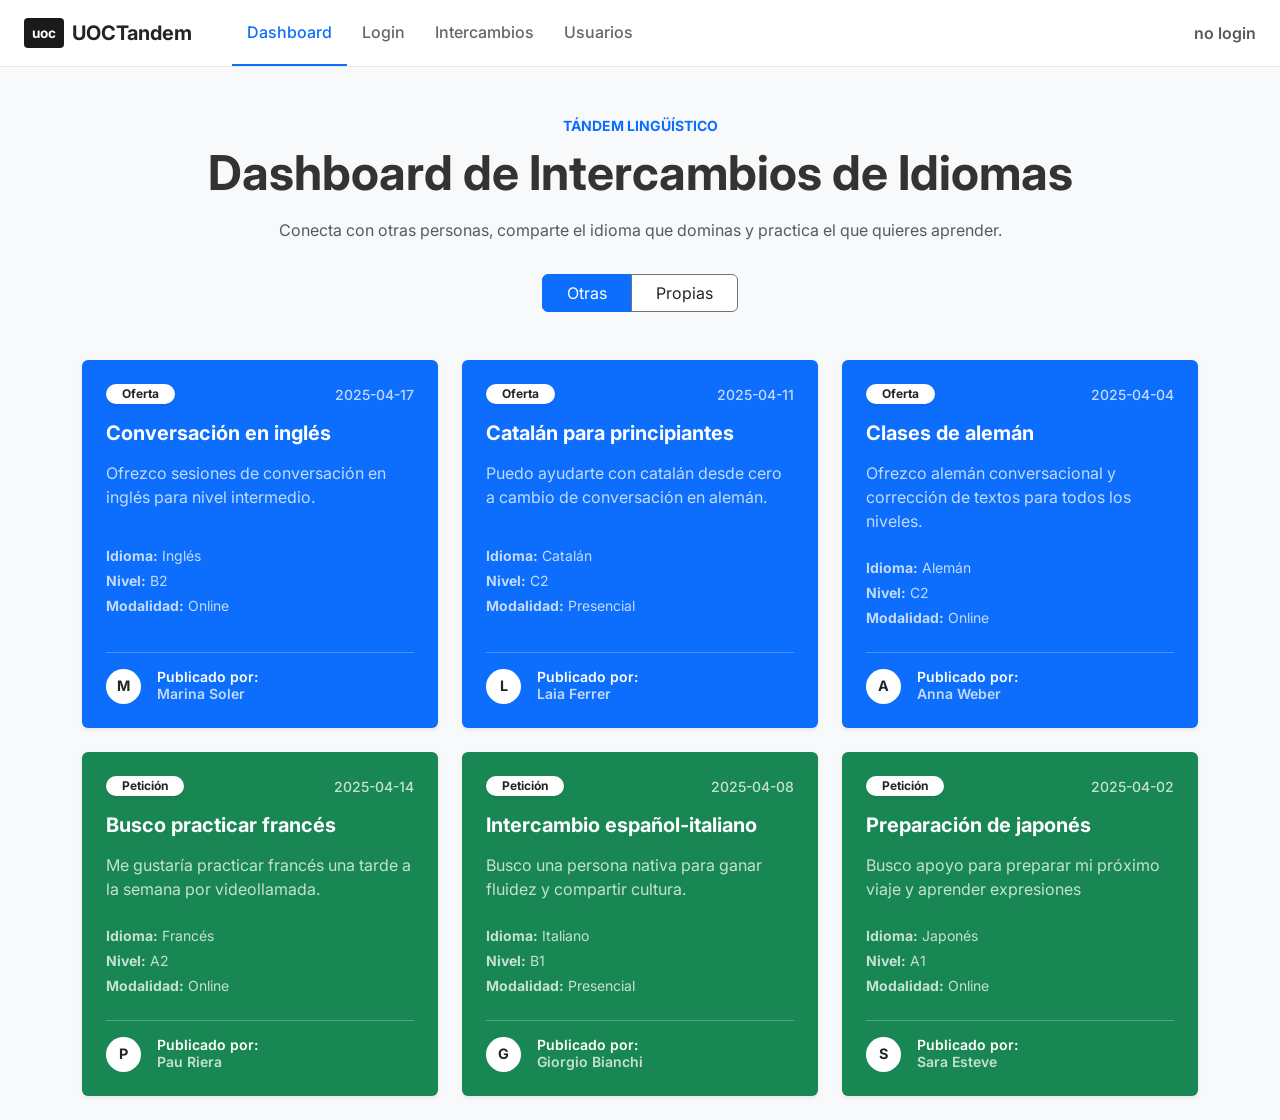
==== index.html @ 55f00fb3 "Add files via upload" ====
<!-- 
  USO DE IA GENERATIVA
  IA utilizada: Gemini
  Prompt 1: "Estructurame el documento HTML5 con los metadatos esenciales, enlace a Bootstrap 5 y hoja de estilos personalizada."
  Prompt 2: "Diséñame la barra de navegación responsive expandida con container-fluid, logotipo y enlaces de rutas."
  Prompt 3: "Constrúyeme la sección principal del dashboard con cabecera centrada, títulos tipográficos y botones de filtrado."
  Prompt 4: "Defíneme la rejilla flexible con el contenedor de tarjetas y la vinculación del script modular de JavaScript."
-->

<!DOCTYPE html>
<html lang="es">

<head>
    <meta charset="UTF-8">
    <meta name="viewport" content="width=device-width, initial-scale=1.0">
    <title>Dashboard - UOCTandem</title>

    <link href="https://cdn.jsdelivr.net/npm/bootstrap@5.3.3/dist/css/bootstrap.min.css" rel="stylesheet">

    <link href="css/estilos.css" rel="stylesheet">
</head>

<body class="animacion-aparicion">


    <nav class="navbar navbar-expand-lg mb-5">
        <div class="container-fluid px-4">
            <a class="navbar-brand d-flex align-items-center" href="index.html">
                <span class="logo-box">uoc</span>
                <span class="fw-bold fs-5 text-dark">UOCTandem</span>
            </a>

            <button class="navbar-toggler" type="button" data-bs-toggle="collapse" data-bs-toggle="collapse"
                data-bs-target="#navbarNav">
                <span class="navbar-toggler-icon"></span>
            </button>

            <div class="collapse navbar-collapse" id="navbarNav">
                <ul class="navbar-nav ms-4 me-auto">

                    <li class="nav-item"><a class="nav-link active" href="index.html">Dashboard</a></li>
                    <li class="nav-item"><a class="nav-link" href="login.html">Login</a></li>
                    <li class="nav-item"><a class="nav-link" href="intercambios.html">Intercambios</a></li>
                    <li class="nav-item"><a class="nav-link" href="usuarios.html">Usuarios</a></li>
                </ul>

                <span class="navbar-text fw-semibold" id="usuarioNav">
                    no login
                </span>
            </div>
        </div>
    </nav>


    <main class="container">


        <div class="text-center mb-5">
            <p class="text-primary fw-bold mb-2 small text-uppercase tracking-wide">Tándem Lingüístico
            </p>
            <h1 class="fw-bold display-5 mb-3">Dashboard de Intercambios de Idiomas</h1>
            <p class="text-muted">Conecta con otras personas, comparte el idioma que dominas y practica el que quieres
                aprender.</p>

            <div class="btn-group mt-3" role="group">
                <button type="button" class="btn btn-primary px-4">Otras</button>
                <button type="button" class="btn btn-outline-secondary bg-white text-dark px-4">Propias</button>
            </div>
        </div>

        <div class="row" id="contenedorTarjetas">

        </div>

    </main>


    <script type="module" src="js/dashboard.js"></script>
</body>

</html>
---- css/estilos.css ----
/* Importación de Webfont obligatoria */
@import url('https://fonts.googleapis.com/css2?family=Inter:wght@400;500;600;700&display=swap');

body {
    font-family: 'Inter', sans-serif;
    background-color: #f8f9fa;
    /* Fondo claro del mockup */
    color: #333;
}

/* Colores exigidos y adaptados al Mockup */
.oferta {
    background-color: #0d6efd !important;
    /* Azul Bootstrap para ofertas */
    color: white;
}

.peticion {
    background-color: #198754 !important;
    /* Verde Bootstrap para peticiones */
    color: white;
}

/* Estilos de la Navbar según el diseño de Figma */
.navbar {
    background-color: #ffffff;
    border-bottom: 1px solid #eaeaea;
    padding: 0;
}

.navbar-brand .logo-box {
    background-color: #1a1a1a;
    color: #fff;
    padding: 5px 8px;
    border-radius: 4px;
    font-size: 0.85rem;
    font-weight: 700;
    margin-right: 8px;
}

.nav-link {
    color: #666;
    font-weight: 500;
    padding: 20px 15px !important;
}

.nav-link.active {
    color: #0d6efd !important;
    border-bottom: 2px solid #0d6efd;
    /* Subrayado azul de página activa */
}

/* Animaciones obligatorias (Persona 1) */
.animacion-aparicion {
    animation: fadeIn 0.6s ease-out;
}

@keyframes fadeIn {
    from {
        opacity: 0;
        transform: translateY(15px);
    }

    to {
        opacity: 1;
        transform: translateY(0);
    }
}

.tarjeta-hover {
    transition: transform 0.2s ease, box-shadow 0.2s ease;
}

.tarjeta-hover:hover {
    transform: translateY(-5px);
    box-shadow: 0 12px 24px rgba(0, 0, 0, 0.1);
}
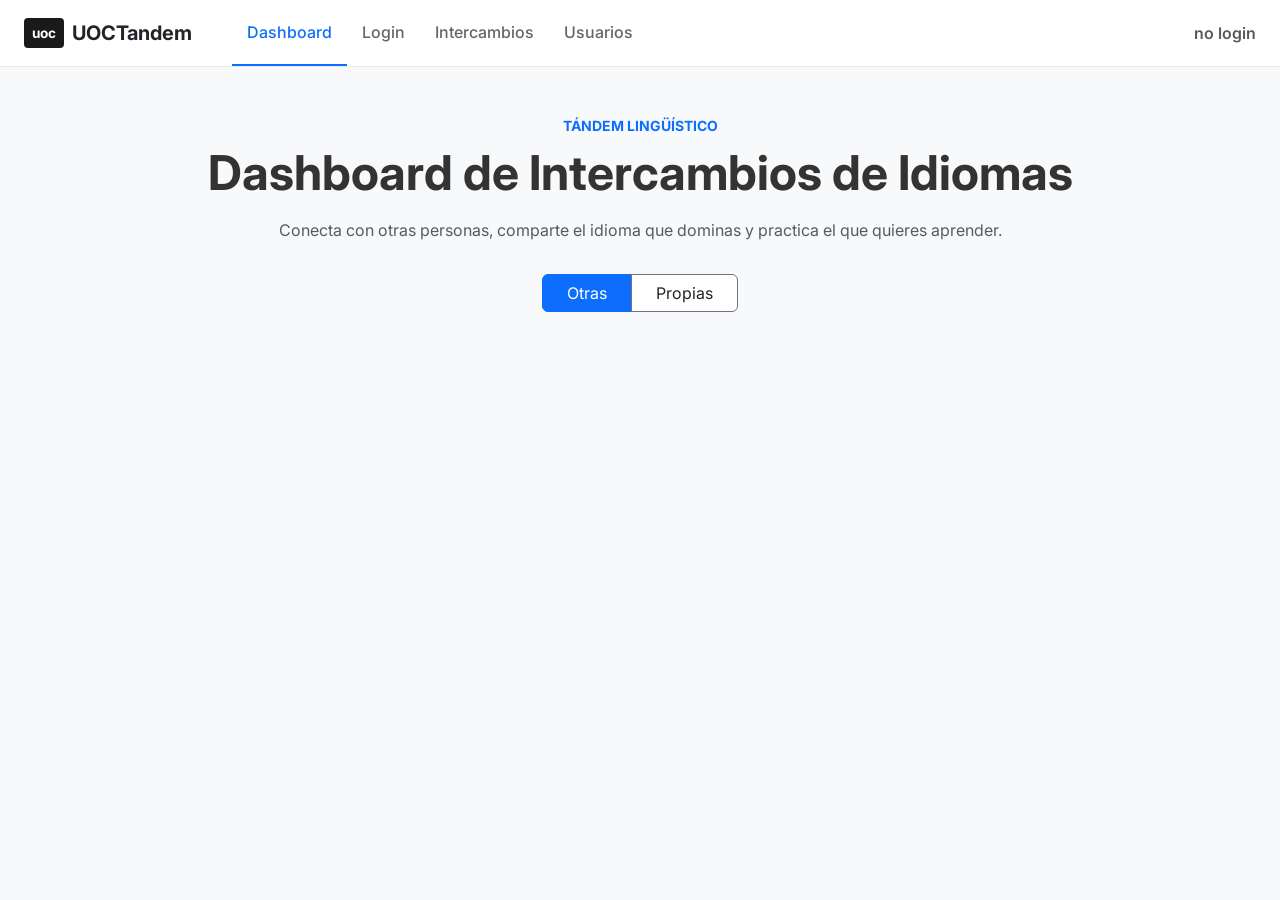
==== commit 452890c9: "Estructura base incial de modulos y conexion con almacenaje.js" ====
--- a/index.html
+++ b/index.html
@@ -75,7 +75,7 @@
     </main>
 
 
-    <script type="module" src="js/dashboard.js"></script>
+    <script type="module" src="js/int_1_dashboard.js"></script>
 </body>
 
 </html>
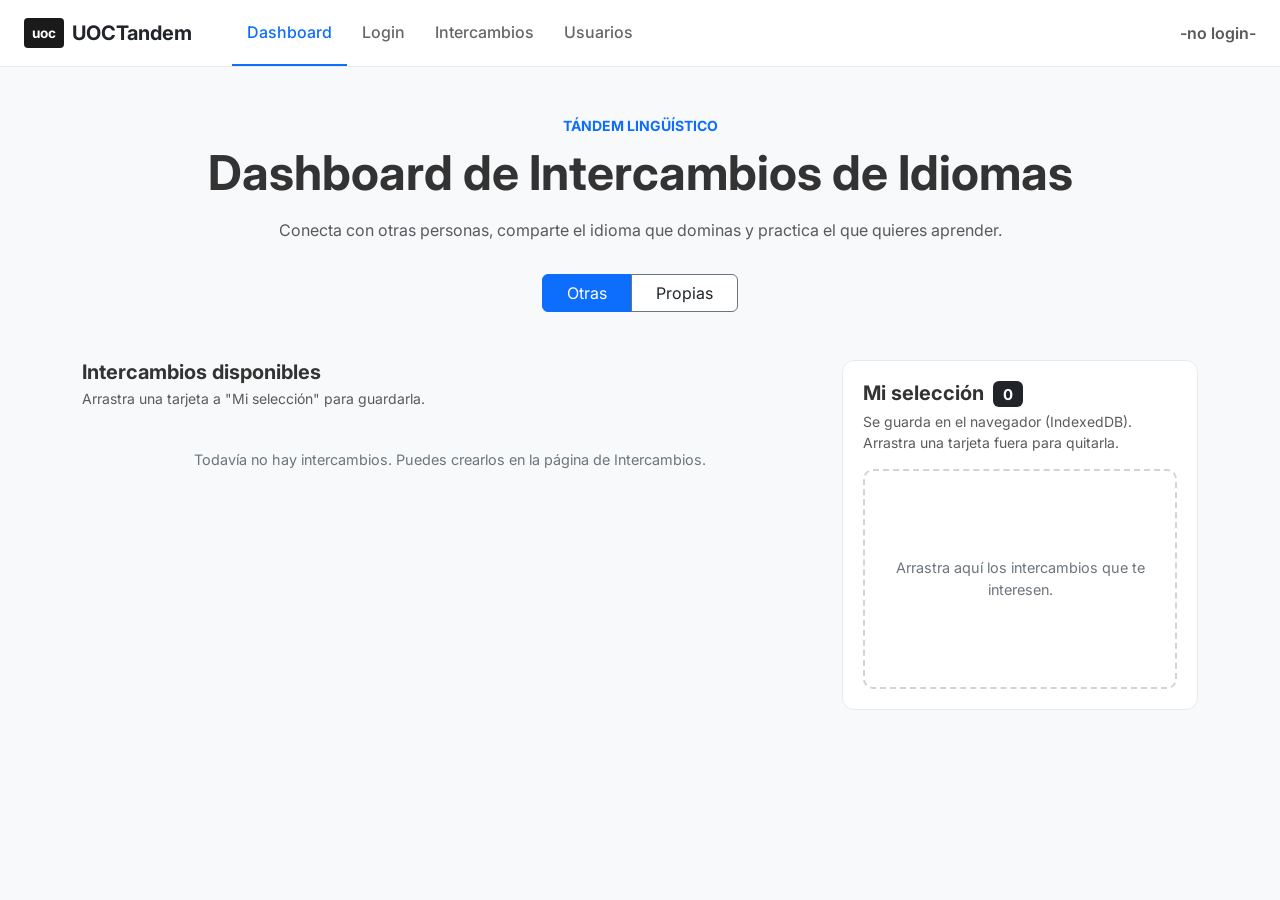
==== commit 13bb7560: "Dashboard: zona de selección y Drag & Drop con IndexedDB" ====
--- a/index.html
+++ b/index.html
@@ -18,6 +18,8 @@
     <link href="https://cdn.jsdelivr.net/npm/bootstrap@5.3.3/dist/css/bootstrap.min.css" rel="stylesheet">
 
     <link href="css/estilos.css" rel="stylesheet">
+    <!-- Estilos propios del Drag & Drop del dashboard (Persona 5) -->
+    <link href="css/dashboard.css" rel="stylesheet">
 </head>
 
 <body class="animacion-aparicion">
@@ -62,13 +64,32 @@
             <p class="text-muted">Conecta con otras personas, comparte el idioma que dominas y practica el que quieres
                 aprender.</p>
 
-            <div class="btn-group mt-3" role="group">
-                <button type="button" class="btn btn-primary px-4">Otras</button>
-                <button type="button" class="btn btn-outline-secondary bg-white text-dark px-4">Propias</button>
+            <div class="btn-group mt-3" role="group" aria-label="Filtrar intercambios">
+                <button type="button" class="btn btn-primary px-4" id="btnOtras">Otras</button>
+                <button type="button" class="btn btn-outline-secondary bg-white text-dark px-4" id="btnPropias">Propias</button>
             </div>
         </div>
 
-        <div class="row" id="contenedorTarjetas">
+        <!-- Avisos flotantes en la esquina (los rellena int_1_dashboard.js). Flotan para no mover las tarjetas mientras se arrastran -->
+        <div id="mensajeDashboard" class="aviso-flotante" role="status" aria-live="polite"></div>
+
+        <div class="row g-4 pb-5">
+
+            <!-- ===== 01 · TARJETAS DISPONIBLES (zona de arrastre y también de soltado para deseleccionar) ===== -->
+            <section class="col-lg-8">
+                <h2 class="h5 fw-bold mb-1">Intercambios disponibles</h2>
+                <p class="small text-muted mb-3">Arrastra una tarjeta a "Mi selección" para guardarla.</p>
+                <div class="row g-3 zona-soltar" id="contenedorTarjetas" data-zona="disponibles"></div>
+            </section>
+
+            <!-- ===== 02 · ZONA DE SELECCIÓN (Persona 5) ===== -->
+            <section class="col-lg-4">
+                <div class="seleccion-panel">
+                    <h2 class="h5 fw-bold mb-1">Mi selección <span class="badge text-bg-dark ms-1" id="contadorSeleccion">0</span></h2>
+                    <p class="small text-muted mb-3">Se guarda en el navegador (IndexedDB). Arrastra una tarjeta fuera para quitarla.</p>
+                    <div class="zona-soltar zona-seleccion" id="contenedorSeleccion" data-zona="seleccion"></div>
+                </div>
+            </section>
 
         </div>
 
--- a/css/dashboard.css
+++ b/css/dashboard.css
@@ -0,0 +1,128 @@
+/* Estilos del Drag & Drop del dashboard (Persona 5).
+   Van en un archivo propio para no tocar estilos.css, que es común a todo el grupo. */
+
+/* Panel de "Mi selección": se queda fijo al hacer scroll en pantallas grandes */
+.seleccion-panel {
+    background-color: #ffffff;
+    border: 1px solid #eaeaea;
+    border-radius: 12px;
+    padding: 20px;
+}
+
+@media (min-width: 992px) {
+    .seleccion-panel {
+        position: sticky;
+        top: 20px;
+    }
+}
+
+/* Zona de tarjetas disponibles: altura mínima para que siempre haya sitio donde soltar */
+#contenedorTarjetas {
+    margin-top: 0; /* Bootstrap sube la rejilla .g-3 16px; así no tapa el texto de encima */
+    min-height: 320px;
+    align-content: flex-start;
+    border-radius: 10px;
+    transition: background-color 0.2s ease;
+}
+
+/* Mientras se arrastra una tarjeta desde "Mi selección", se marca la zona de la izquierda */
+body[data-arrastre="seleccion"] #contenedorTarjetas {
+    outline: 2px dashed #6c757d;
+    outline-offset: 4px;
+    background-color: rgba(108, 117, 125, 0.08);
+}
+
+body[data-arrastre="seleccion"] #contenedorTarjetas::before {
+    content: "Suelta aquí para quitarla de tu selección";
+    flex: 0 0 100%;
+    text-align: center;
+    font-weight: 600;
+    color: #495057;
+    padding: 12px 0 4px;
+}
+
+/* Mientras se arrastra una tarjeta disponible, se marca la zona de selección */
+body[data-arrastre="disponibles"] .zona-seleccion {
+    border-color: #0d6efd;
+    background-color: rgba(13, 110, 253, 0.04);
+}
+
+/* Evita seleccionar texto sin querer al arrastrar */
+[draggable="true"],
+.seleccion-panel {
+    user-select: none;
+}
+
+/* Zona donde se sueltan las tarjetas seleccionadas */
+.zona-seleccion {
+    min-height: 220px;
+    border: 2px dashed #ced4da;
+    border-radius: 10px;
+    padding: 12px;
+    display: flex;
+    flex-direction: column;
+    gap: 12px;
+}
+
+/* Texto de ayuda cuando una zona está vacía */
+.zona-vacia {
+    color: #6c757d;
+    font-size: 0.9rem;
+    text-align: center;
+    margin: auto;
+    padding: 24px 8px;
+}
+
+/* Las tarjetas se pueden coger: cursor de "mano" */
+[draggable="true"] {
+    cursor: grab;
+}
+
+/* Tarjeta mientras se está arrastrando */
+.arrastrando {
+    opacity: 0.4;
+}
+
+/* Zona resaltada cuando pasa una tarjeta por encima */
+.zona-activa {
+    outline: 2px dashed #0d6efd;
+    outline-offset: 4px;
+    border-radius: 10px;
+    background-color: rgba(13, 110, 253, 0.06);
+}
+
+.zona-seleccion.zona-activa {
+    border-color: #0d6efd;
+    outline: none;
+}
+
+/* Avisos en la esquina inferior derecha: no empujan el contenido */
+.aviso-flotante {
+    position: fixed;
+    right: 20px;
+    bottom: 20px;
+    z-index: 1050;
+    max-width: 340px;
+}
+
+.aviso-flotante .alert {
+    margin: 0;
+    box-shadow: 0 6px 18px rgba(0, 0, 0, 0.12);
+}
+
+/* Animación al soltar una tarjeta en su nueva zona */
+.recien-soltada {
+    animation: aparecer 0.35s ease-out;
+}
+
+@keyframes aparecer {
+    from {
+        opacity: 0;
+        transform: scale(0.95);
+    }
+
+    to {
+        opacity: 1;
+        transform: scale(1);
+    }
+}
